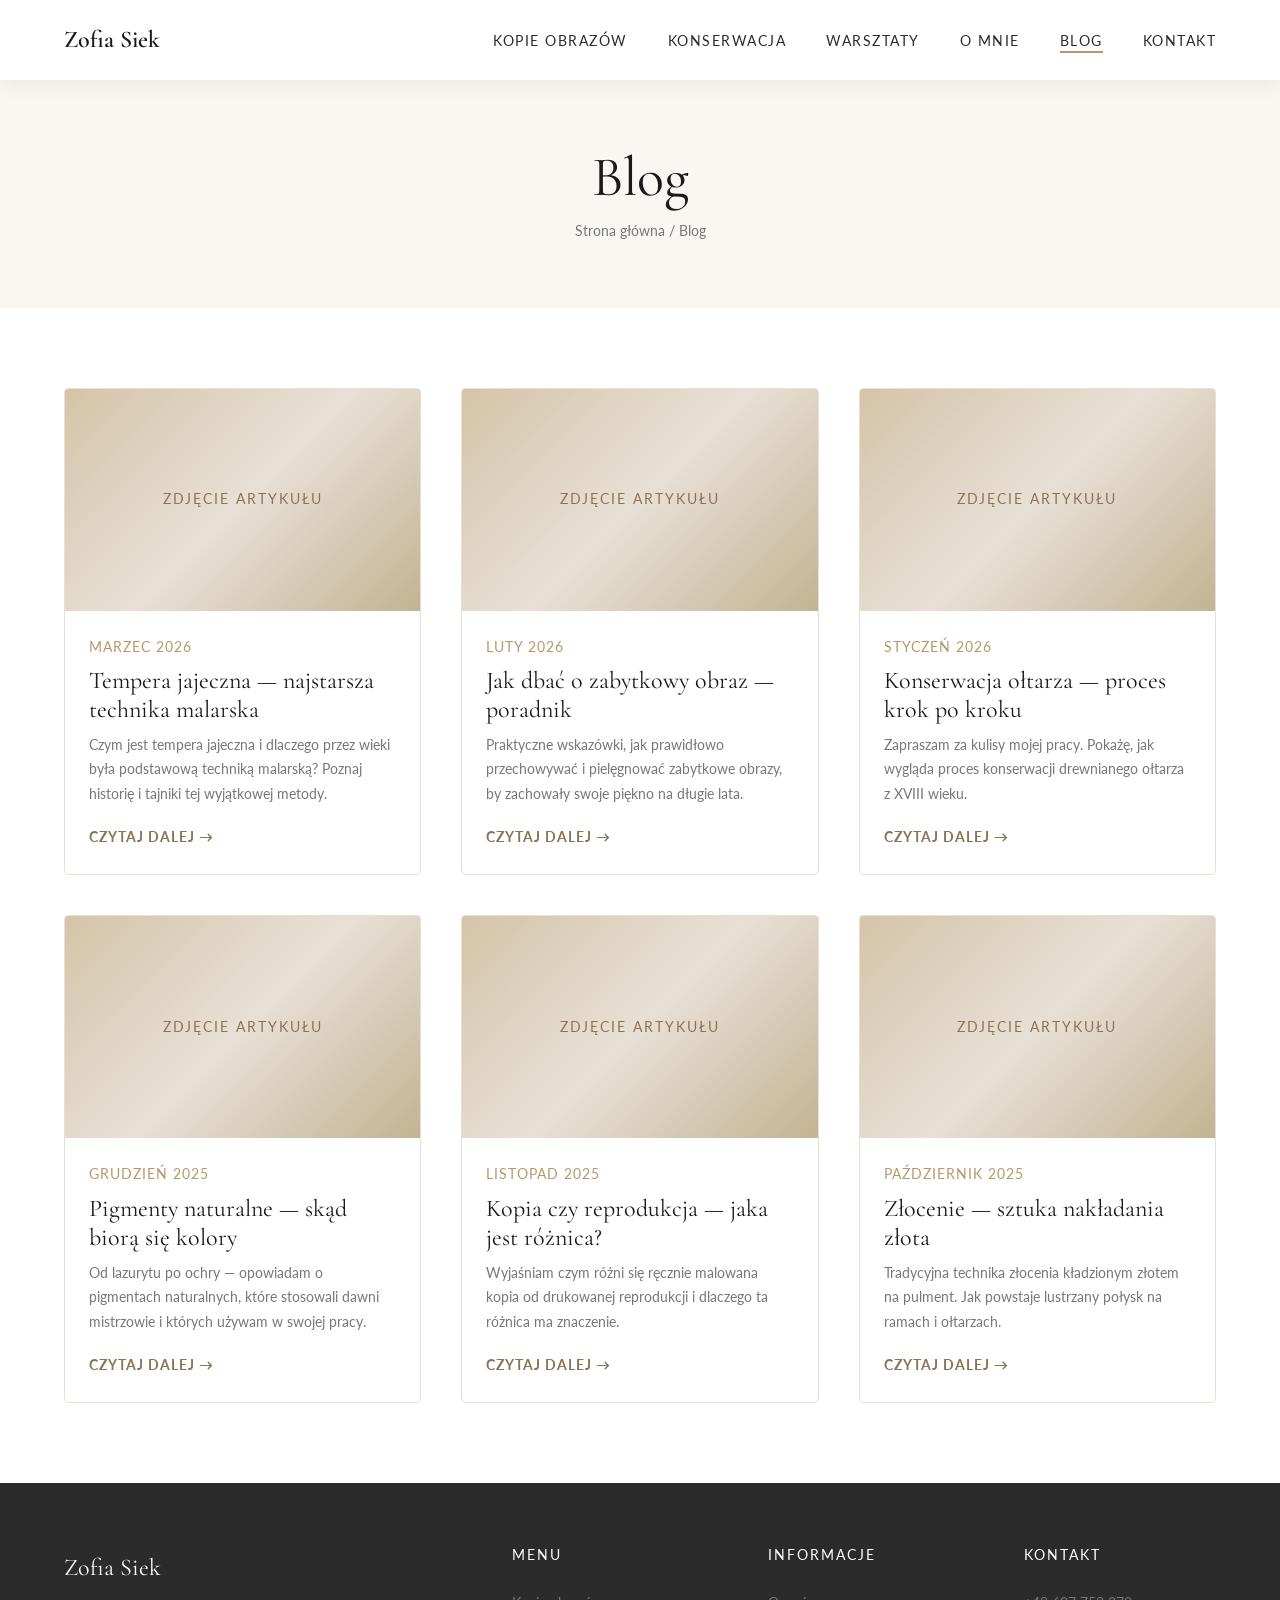
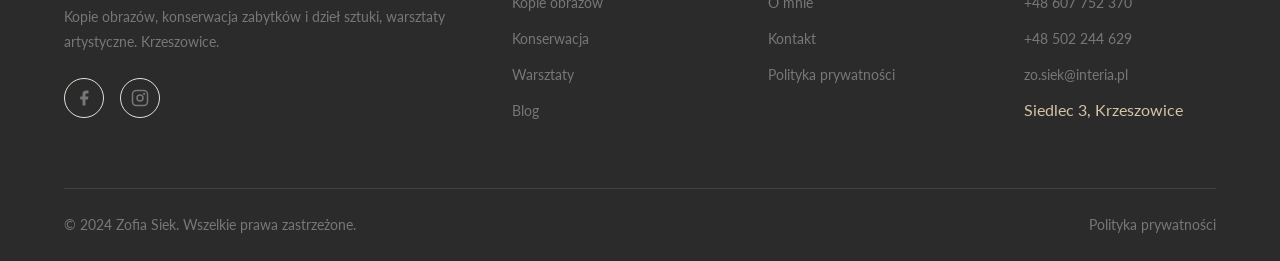
==== blog.html @ 7c72d8a6 "update" ====
<!DOCTYPE html>
<html lang="pl">
<head>
  <meta charset="UTF-8">
  <meta name="viewport" content="width=device-width, initial-scale=1.0">
  <title>Blog — Zofia Siek</title>
  <meta name="description" content="Artykuły o sztuce, konserwacji zabytków, technikach malarskich i inspiracjach artystycznych — Zofia Siek.">
  <meta name="robots" content="index, follow">
  <link rel="canonical" href="https://zofiasiek.pl/blog.html">

  <meta property="og:type" content="website">
  <meta property="og:title" content="Blog — Zofia Siek">
  <meta property="og:description" content="Artykuły o sztuce, konserwacji zabytków i technikach malarskich.">
  <meta property="og:url" content="https://zofiasiek.pl/blog.html">
  <meta property="og:locale" content="pl_PL">

  <link rel="preconnect" href="https://fonts.googleapis.com">
  <link rel="preconnect" href="https://fonts.gstatic.com" crossorigin>
  <link href="https://fonts.googleapis.com/css2?family=Cormorant+Garamond:ital,wght@0,400;0,500;0,600;1,400&family=Lato:wght@300;400;700&display=swap" rel="stylesheet">
  <link rel="stylesheet" href="css/style.css">

  <script type="application/ld+json">
  {
    "@context": "https://schema.org",
    "@type": "Blog",
    "name": "Blog — Zofia Siek",
    "url": "https://zofiasiek.pl/blog.html",
    "description": "Artykuły o sztuce, konserwacji zabytków i technikach malarskich",
    "author": {
      "@type": "Person",
      "name": "Zofia Siek"
    }
  }
  </script>
</head>
<body>

  <header class="header header--solid">
    <div class="header__inner">
      <a href="index.html" class="header__logo">Zofia Siek</a>
      <nav>
        <button class="nav__toggle" aria-label="Otwórz menu nawigacji"><span></span><span></span><span></span></button>
        <ul class="nav__list">
          <li><a href="kopie-obrazow.html" class="nav__link">Kopie obrazów</a></li>
          <li><a href="konserwacja.html" class="nav__link">Konserwacja</a></li>
          <li><a href="warsztaty.html" class="nav__link">Warsztaty</a></li>
          <li><a href="o-mnie.html" class="nav__link">O mnie</a></li>
          <li><a href="blog.html" class="nav__link nav__link--active">Blog</a></li>
          <li><a href="kontakt.html" class="nav__link">Kontakt</a></li>
        </ul>
      </nav>
    </div>
  </header>
  <div class="mobile-nav-overlay"></div>

  <section class="page-header">
    <div class="container">
      <h1 class="page-header__title">Blog</h1>
      <p class="page-header__breadcrumb"><a href="index.html">Strona główna</a> / Blog</p>
    </div>
  </section>

  <section class="section">
    <div class="container">
      <div class="grid grid--3">
        <article class="blog-card reveal">
          <div class="blog-card__image">
            <div class="img-placeholder">Zdjęcie artykułu</div>
          </div>
          <div class="blog-card__body">
            <p class="blog-card__date">Marzec 2026</p>
            <h2 class="blog-card__title"><a href="#">Tempera jajeczna — najstarsza technika malarska</a></h2>
            <p class="blog-card__excerpt">Czym jest tempera jajeczna i dlaczego przez wieki była podstawową techniką malarską? Poznaj historię i tajniki tej wyjątkowej metody.</p>
            <a href="#" class="blog-card__link">Czytaj dalej &rarr;</a>
          </div>
        </article>

        <article class="blog-card reveal">
          <div class="blog-card__image">
            <div class="img-placeholder">Zdjęcie artykułu</div>
          </div>
          <div class="blog-card__body">
            <p class="blog-card__date">Luty 2026</p>
            <h2 class="blog-card__title"><a href="#">Jak dbać o zabytkowy obraz — poradnik</a></h2>
            <p class="blog-card__excerpt">Praktyczne wskazówki, jak prawidłowo przechowywać i pielęgnować zabytkowe obrazy, by zachowały swoje piękno na długie lata.</p>
            <a href="#" class="blog-card__link">Czytaj dalej &rarr;</a>
          </div>
        </article>

        <article class="blog-card reveal">
          <div class="blog-card__image">
            <div class="img-placeholder">Zdjęcie artykułu</div>
          </div>
          <div class="blog-card__body">
            <p class="blog-card__date">Styczeń 2026</p>
            <h2 class="blog-card__title"><a href="#">Konserwacja ołtarza — proces krok po kroku</a></h2>
            <p class="blog-card__excerpt">Zapraszam za kulisy mojej pracy. Pokażę, jak wygląda proces konserwacji drewnianego ołtarza z XVIII wieku.</p>
            <a href="#" class="blog-card__link">Czytaj dalej &rarr;</a>
          </div>
        </article>

        <article class="blog-card reveal">
          <div class="blog-card__image">
            <div class="img-placeholder">Zdjęcie artykułu</div>
          </div>
          <div class="blog-card__body">
            <p class="blog-card__date">Grudzień 2025</p>
            <h2 class="blog-card__title"><a href="#">Pigmenty naturalne — skąd biorą się kolory</a></h2>
            <p class="blog-card__excerpt">Od lazurytu po ochry — opowiadam o pigmentach naturalnych, które stosowali dawni mistrzowie i których używam w swojej pracy.</p>
            <a href="#" class="blog-card__link">Czytaj dalej &rarr;</a>
          </div>
        </article>

        <article class="blog-card reveal">
          <div class="blog-card__image">
            <div class="img-placeholder">Zdjęcie artykułu</div>
          </div>
          <div class="blog-card__body">
            <p class="blog-card__date">Listopad 2025</p>
            <h2 class="blog-card__title"><a href="#">Kopia czy reprodukcja — jaka jest różnica?</a></h2>
            <p class="blog-card__excerpt">Wyjaśniam czym różni się ręcznie malowana kopia od drukowanej reprodukcji i dlaczego ta różnica ma znaczenie.</p>
            <a href="#" class="blog-card__link">Czytaj dalej &rarr;</a>
          </div>
        </article>

        <article class="blog-card reveal">
          <div class="blog-card__image">
            <div class="img-placeholder">Zdjęcie artykułu</div>
          </div>
          <div class="blog-card__body">
            <p class="blog-card__date">Październik 2025</p>
            <h2 class="blog-card__title"><a href="#">Złocenie — sztuka nakładania złota</a></h2>
            <p class="blog-card__excerpt">Tradycyjna technika złocenia kładzionym złotem na pulment. Jak powstaje lustrzany połysk na ramach i ołtarzach.</p>
            <a href="#" class="blog-card__link">Czytaj dalej &rarr;</a>
          </div>
        </article>
      </div>
    </div>
  </section>

  <footer class="footer">
    <div class="container">
      <div class="footer__grid">
        <div>
          <div class="footer__brand">Zofia Siek</div>
          <p class="footer__description">Kopie obrazów, konserwacja zabytków i dzieł sztuki, warsztaty artystyczne. Krzeszowice.</p>
          <div class="social-links">
            <a href="https://pl-pl.facebook.com/Zofia.siekart" target="_blank" rel="noopener noreferrer" aria-label="Facebook"><svg viewBox="0 0 24 24"><path d="M18 2h-3a5 5 0 00-5 5v3H7v4h3v8h4v-8h3l1-4h-4V7a1 1 0 011-1h3z"/></svg></a>
            <a href="https://www.instagram.com/zofia.siekart/" target="_blank" rel="noopener noreferrer" aria-label="Instagram"><svg viewBox="0 0 24 24"><rect x="2" y="2" width="20" height="20" rx="5" ry="5" fill="none" stroke="currentColor" stroke-width="2"/><circle cx="12" cy="12" r="4" fill="none" stroke="currentColor" stroke-width="2"/><circle cx="17.5" cy="6.5" r="1.5"/></svg></a>
          </div>
        </div>
        <div>
          <h4 class="footer__heading">Menu</h4>
          <ul class="footer__links">
            <li><a href="kopie-obrazow.html">Kopie obrazów</a></li>
            <li><a href="konserwacja.html">Konserwacja</a></li>
            <li><a href="warsztaty.html">Warsztaty</a></li>
            <li><a href="blog.html">Blog</a></li>
          </ul>
        </div>
        <div>
          <h4 class="footer__heading">Informacje</h4>
          <ul class="footer__links">
            <li><a href="o-mnie.html">O mnie</a></li>
            <li><a href="kontakt.html">Kontakt</a></li>
            <li><a href="polityka-prywatnosci.html">Polityka prywatności</a></li>
          </ul>
        </div>
        <div>
          <h4 class="footer__heading">Kontakt</h4>
          <ul class="footer__links">
            <li><a href="tel:+48607752370">+48 607 752 370</a></li>
            <li><a href="tel:+48502244629">+48 502 244 629</a></li>
            <li><a href="mailto:zo.siek@interia.pl">zo.siek@interia.pl</a></li>
            <li>Siedlec 3, Krzeszowice</li>
          </ul>
        </div>
      </div>
      <div class="footer__bottom">
        <span>&copy; 2024 Zofia Siek. Wszelkie prawa zastrzeżone.</span>
        <a href="polityka-prywatnosci.html">Polityka prywatności</a>
      </div>
    </div>
  </footer>

  <a href="tel:+48607752370" class="mobile-cta" aria-label="Zadzwoń"><svg viewBox="0 0 24 24"><path d="M22 16.92v3a2 2 0 01-2.18 2 19.79 19.79 0 01-8.63-3.07 19.5 19.5 0 01-6-6 19.79 19.79 0 01-3.07-8.67A2 2 0 014.11 2h3a2 2 0 012 1.72 12.84 12.84 0 00.7 2.81 2 2 0 01-.45 2.11L8.09 9.91a16 16 0 006 6l1.27-1.27a2 2 0 012.11-.45 12.84 12.84 0 002.81.7A2 2 0 0122 16.92z"/></svg></a>
  <button class="scroll-top" aria-label="Wróć na górę"><svg viewBox="0 0 24 24"><polyline points="18 15 12 9 6 15"/></svg></button>

  <script src="js/main.js"></script>
</body>
</html>
---- css/style.css ----
/* ============================================================
   Zofia Siek — Kopie obrazów, konserwacja, warsztaty
   Design system & styles
   ============================================================ */

/* ----- 1. Custom Properties ----- */
:root {
  /* Colors */
  --color-bg: #ffffff;
  --color-bg-warm: #faf7f2;
  --color-bg-dark: #2b2b2b;
  --color-text: #2b2b2b;
  --color-heading: #1a1a1a;
  --color-muted: #777777;
  --color-accent: #b8976a;
  --color-accent-dark: #8b7355;
  --color-accent-light: #d4c4a8;
  --color-border: #e8e0d6;
  --color-footer-text: #d4c4a8;
  --color-white: #ffffff;
  --color-overlay: rgba(20, 18, 15, 0.55);
  --color-success: #4a7c59;
  --color-error: #c0392b;

  /* Typography */
  --font-heading: 'Cormorant Garamond', 'Georgia', serif;
  --font-body: 'Lato', 'Segoe UI', sans-serif;
  --fs-base: 1rem;
  --fs-sm: 0.875rem;
  --fs-lg: 1.125rem;
  --fs-xl: 1.5rem;
  --fs-2xl: 2rem;
  --fs-3xl: 2.75rem;
  --fs-4xl: 3.5rem;
  --lh-body: 1.75;
  --lh-heading: 1.2;

  /* Spacing */
  --space-xs: 0.5rem;
  --space-sm: 1rem;
  --space-md: 1.5rem;
  --space-lg: 2.5rem;
  --space-xl: 4rem;
  --space-2xl: 6rem;
  --space-section: 5rem;

  /* Layout */
  --container-max: 1200px;
  --container-narrow: 800px;
  --header-height: 80px;
  --border-radius: 4px;

  /* Transitions */
  --transition: 0.3s ease;
  --transition-slow: 0.6s ease;
}

/* ----- 2. Reset & Base ----- */
*,
*::before,
*::after {
  margin: 0;
  padding: 0;
  box-sizing: border-box;
}

html {
  scroll-behavior: smooth;
  -webkit-text-size-adjust: 100%;
}

body {
  font-family: var(--font-body);
  font-size: var(--fs-base);
  line-height: var(--lh-body);
  color: var(--color-text);
  background-color: var(--color-bg);
  -webkit-font-smoothing: antialiased;
  -moz-osx-font-smoothing: grayscale;
}

img {
  max-width: 100%;
  height: auto;
  display: block;
}

a {
  color: var(--color-accent-dark);
  text-decoration: none;
  transition: color var(--transition);
}

a:hover {
  color: var(--color-accent);
}

ul, ol {
  list-style: none;
}

button {
  font-family: inherit;
  cursor: pointer;
  border: none;
  background: none;
}

/* ----- 3. Typography ----- */
h1, h2, h3, h4, h5, h6 {
  font-family: var(--font-heading);
  color: var(--color-heading);
  line-height: var(--lh-heading);
  font-weight: 400;
}

h1 { font-size: var(--fs-4xl); }
h2 { font-size: var(--fs-3xl); }
h3 { font-size: var(--fs-2xl); }
h4 { font-size: var(--fs-xl); }

p + p { margin-top: var(--space-sm); }

.section-subtitle {
  font-family: var(--font-body);
  font-size: var(--fs-sm);
  text-transform: uppercase;
  letter-spacing: 3px;
  color: var(--color-accent);
  margin-bottom: var(--space-xs);
}

.section-title {
  margin-bottom: var(--space-md);
}

.section-description {
  color: var(--color-muted);
  max-width: 600px;
  margin: 0 auto var(--space-xl);
}

/* ----- 4. Layout ----- */
.container {
  width: 100%;
  max-width: var(--container-max);
  margin: 0 auto;
  padding: 0 var(--space-md);
}

.container--narrow {
  max-width: var(--container-narrow);
}

.section {
  padding: var(--space-section) 0;
}

.section--warm {
  background-color: var(--color-bg-warm);
}

.section--dark {
  background-color: var(--color-bg-dark);
  color: var(--color-footer-text);
}

.section--dark h2,
.section--dark h3 {
  color: var(--color-white);
}

.text-center {
  text-align: center;
}

.grid {
  display: grid;
  gap: var(--space-lg);
}

.grid--2 { grid-template-columns: repeat(2, 1fr); }
.grid--3 { grid-template-columns: repeat(3, 1fr); }
.grid--4 { grid-template-columns: repeat(4, 1fr); }

/* ----- 5. Buttons ----- */
.btn {
  display: inline-block;
  padding: 0.875rem 2rem;
  font-family: var(--font-body);
  font-size: var(--fs-sm);
  font-weight: 700;
  text-transform: uppercase;
  letter-spacing: 2px;
  border-radius: var(--border-radius);
  transition: all var(--transition);
  text-align: center;
}

.btn--primary {
  background-color: var(--color-accent);
  color: var(--color-white);
}

.btn--primary:hover {
  background-color: var(--color-accent-dark);
  color: var(--color-white);
}

.btn--outline {
  border: 2px solid var(--color-accent);
  color: var(--color-accent);
  background: transparent;
}

.btn--outline:hover {
  background-color: var(--color-accent);
  color: var(--color-white);
}

.btn--white {
  border: 2px solid var(--color-white);
  color: var(--color-white);
  background: transparent;
}

.btn--white:hover {
  background-color: var(--color-white);
  color: var(--color-heading);
}

.btn--small {
  padding: 0.625rem 1.25rem;
  font-size: 0.75rem;
}

/* ----- 6. Header & Navigation ----- */
.header {
  position: fixed;
  top: 0;
  left: 0;
  width: 100%;
  height: var(--header-height);
  z-index: 1000;
  transition: all var(--transition);
}

.header--transparent {
  background: transparent;
}

.header--solid {
  background: var(--color-white);
  box-shadow: 0 2px 20px rgba(0, 0, 0, 0.08);
}

.header__inner {
  display: flex;
  align-items: center;
  justify-content: space-between;
  height: 100%;
  max-width: var(--container-max);
  margin: 0 auto;
  padding: 0 var(--space-md);
}

.header__logo {
  font-family: var(--font-heading);
  font-size: var(--fs-xl);
  font-weight: 600;
  color: var(--color-heading);
  transition: color var(--transition);
}

.header--transparent .header__logo {
  color: var(--color-white);
}

.header--solid .header__logo {
  color: var(--color-heading);
}

.nav__list {
  display: flex;
  align-items: center;
  gap: var(--space-lg);
}

.nav__link {
  font-size: var(--fs-sm);
  font-weight: 400;
  text-transform: uppercase;
  letter-spacing: 1.5px;
  position: relative;
  padding: 0.25rem 0;
}

.nav__link::after {
  content: '';
  position: absolute;
  bottom: 0;
  left: 0;
  width: 0;
  height: 2px;
  background-color: var(--color-accent);
  transition: width var(--transition);
}

.nav__link:hover::after,
.nav__link--active::after {
  width: 100%;
}

.header--transparent .nav__link {
  color: var(--color-white);
}

.header--solid .nav__link {
  color: var(--color-text);
}

/* Hamburger */
.nav__toggle {
  display: none;
  flex-direction: column;
  gap: 5px;
  width: 28px;
  padding: 0;
  z-index: 1001;
}

.nav__toggle span {
  display: block;
  width: 100%;
  height: 2px;
  background-color: var(--color-heading);
  transition: all var(--transition);
}

.header--transparent .nav__toggle span {
  background-color: var(--color-white);
}

.nav__toggle.active span:nth-child(1) {
  transform: rotate(45deg) translate(5px, 5px);
}

.nav__toggle.active span:nth-child(2) {
  opacity: 0;
}

.nav__toggle.active span:nth-child(3) {
  transform: rotate(-45deg) translate(5px, -5px);
}

/* ----- 7. Hero ----- */
.hero {
  position: relative;
  min-height: 100vh;
  display: flex;
  align-items: center;
  justify-content: center;
  text-align: center;
  color: var(--color-white);
  overflow: hidden;
}

.hero__bg {
  position: absolute;
  inset: 0;
  background-size: cover;
  background-position: center;
  background-color: #3a3228;
}

.hero__bg::after {
  content: '';
  position: absolute;
  inset: 0;
  background: var(--color-overlay);
}

.hero__content {
  position: relative;
  z-index: 1;
  max-width: 700px;
  padding: 0 var(--space-md);
}

.hero__subtitle {
  font-family: var(--font-body);
  font-size: var(--fs-sm);
  text-transform: uppercase;
  letter-spacing: 4px;
  margin-bottom: var(--space-sm);
  color: var(--color-accent-light);
}

.hero__title {
  font-size: var(--fs-4xl);
  color: var(--color-white);
  margin-bottom: var(--space-md);
  font-weight: 400;
}

.hero__description {
  font-size: var(--fs-lg);
  line-height: 1.8;
  margin-bottom: var(--space-xl);
  opacity: 0.9;
}

.hero__actions {
  display: flex;
  gap: var(--space-sm);
  justify-content: center;
  flex-wrap: wrap;
}

/* Page header (subpages) */
.page-header {
  padding: calc(var(--header-height) + var(--space-xl)) 0 var(--space-xl);
  background-color: var(--color-bg-warm);
  text-align: center;
}

.page-header__title {
  margin-bottom: var(--space-xs);
}

.page-header__breadcrumb {
  font-size: var(--fs-sm);
  color: var(--color-muted);
}

.page-header__breadcrumb a {
  color: var(--color-muted);
}

.page-header__breadcrumb a:hover {
  color: var(--color-accent);
}

/* ----- 8. Service Cards ----- */
.service-card {
  text-align: center;
  padding: var(--space-xl) var(--space-lg);
  background: var(--color-white);
  border: 1px solid var(--color-border);
  border-radius: var(--border-radius);
  transition: all var(--transition);
}

.service-card:hover {
  transform: translateY(-4px);
  box-shadow: 0 12px 40px rgba(0, 0, 0, 0.08);
}

.service-card__icon {
  width: 64px;
  height: 64px;
  margin: 0 auto var(--space-md);
  display: flex;
  align-items: center;
  justify-content: center;
  color: var(--color-accent);
}

.service-card__icon svg {
  width: 48px;
  height: 48px;
  stroke: currentColor;
  stroke-width: 1.5;
  fill: none;
}

.service-card__title {
  font-size: var(--fs-xl);
  margin-bottom: var(--space-sm);
}

.service-card__text {
  color: var(--color-muted);
  margin-bottom: var(--space-md);
}

/* ----- 9. Gallery ----- */
.gallery-grid {
  display: grid;
  grid-template-columns: repeat(3, 1fr);
  gap: var(--space-sm);
}

.gallery-item {
  position: relative;
  aspect-ratio: 4 / 5;
  overflow: hidden;
  border-radius: var(--border-radius);
  cursor: pointer;
}

.gallery-item img {
  width: 100%;
  height: 100%;
  object-fit: cover;
  transition: transform var(--transition-slow);
}

.gallery-item:hover img {
  transform: scale(1.05);
}

.gallery-item__overlay {
  position: absolute;
  inset: 0;
  background: linear-gradient(to top, rgba(0,0,0,0.7) 0%, transparent 60%);
  display: flex;
  flex-direction: column;
  justify-content: flex-end;
  padding: var(--space-md);
  opacity: 0;
  transition: opacity var(--transition);
}

.gallery-item:hover .gallery-item__overlay {
  opacity: 1;
}

.gallery-item__title {
  font-family: var(--font-heading);
  font-size: var(--fs-lg);
  color: var(--color-white);
  font-weight: 400;
}

.gallery-item__meta {
  font-size: var(--fs-sm);
  color: var(--color-accent-light);
}

/* Image placeholder */
.img-placeholder {
  width: 100%;
  height: 100%;
  background: linear-gradient(135deg, #d4c4a8 0%, #e8e0d6 50%, #c4b393 100%);
  display: flex;
  align-items: center;
  justify-content: center;
  color: var(--color-accent-dark);
  font-size: var(--fs-sm);
  text-transform: uppercase;
  letter-spacing: 2px;
}

/* ----- 10. About Teaser ----- */
.about-teaser {
  display: grid;
  grid-template-columns: 1fr 1fr;
  gap: var(--space-xl);
  align-items: center;
}

.about-teaser__image {
  aspect-ratio: 3 / 4;
  overflow: hidden;
  border-radius: var(--border-radius);
}

.about-teaser__image img {
  width: 100%;
  height: 100%;
  object-fit: cover;
}

.about-teaser__subtitle {
  font-family: var(--font-body);
  font-size: var(--fs-sm);
  text-transform: uppercase;
  letter-spacing: 3px;
  color: var(--color-accent);
  margin-bottom: var(--space-xs);
}

.about-teaser__title {
  margin-bottom: var(--space-md);
}

.about-teaser__text {
  color: var(--color-muted);
  margin-bottom: var(--space-lg);
}

/* ----- 11. Testimonials ----- */
.testimonial-card {
  padding: var(--space-xl);
  background: var(--color-white);
  border: 1px solid var(--color-border);
  border-radius: var(--border-radius);
  text-align: center;
}

.testimonial-card__quote {
  font-family: var(--font-heading);
  font-size: var(--fs-xl);
  font-style: italic;
  color: var(--color-heading);
  margin-bottom: var(--space-md);
  position: relative;
}

.testimonial-card__quote::before {
  content: '\201E';
  font-size: 3rem;
  color: var(--color-accent-light);
  display: block;
  line-height: 1;
  margin-bottom: var(--space-xs);
}

.testimonial-card__author {
  font-size: var(--fs-sm);
  color: var(--color-muted);
  text-transform: uppercase;
  letter-spacing: 1px;
}

/* ----- 12. FAQ ----- */
.faq-item {
  border-bottom: 1px solid var(--color-border);
}

.faq-item:first-child {
  border-top: 1px solid var(--color-border);
}

.faq-item__question {
  display: flex;
  align-items: center;
  justify-content: space-between;
  width: 100%;
  padding: var(--space-md) 0;
  font-family: var(--font-heading);
  font-size: var(--fs-xl);
  color: var(--color-heading);
  text-align: left;
  cursor: pointer;
}

.faq-item__icon {
  width: 20px;
  height: 20px;
  flex-shrink: 0;
  margin-left: var(--space-sm);
  transition: transform var(--transition);
  color: var(--color-accent);
}

.faq-item.active .faq-item__icon {
  transform: rotate(45deg);
}

.faq-item__answer {
  max-height: 0;
  overflow: hidden;
  transition: max-height var(--transition), padding var(--transition);
}

.faq-item.active .faq-item__answer {
  max-height: 500px;
  padding-bottom: var(--space-md);
}

.faq-item__answer p {
  color: var(--color-muted);
}

/* ----- 13. Blog Cards ----- */
.blog-card {
  background: var(--color-white);
  border: 1px solid var(--color-border);
  border-radius: var(--border-radius);
  overflow: hidden;
  transition: all var(--transition);
}

.blog-card:hover {
  transform: translateY(-4px);
  box-shadow: 0 12px 40px rgba(0, 0, 0, 0.08);
}

.blog-card__image {
  aspect-ratio: 16 / 10;
  overflow: hidden;
}

.blog-card__image img {
  width: 100%;
  height: 100%;
  object-fit: cover;
  transition: transform var(--transition-slow);
}

.blog-card:hover .blog-card__image img {
  transform: scale(1.05);
}

.blog-card__body {
  padding: var(--space-md);
}

.blog-card__date {
  font-size: var(--fs-sm);
  color: var(--color-accent);
  text-transform: uppercase;
  letter-spacing: 1px;
  margin-bottom: var(--space-xs);
}

.blog-card__title {
  font-size: var(--fs-xl);
  margin-bottom: var(--space-xs);
}

.blog-card__title a {
  color: var(--color-heading);
}

.blog-card__title a:hover {
  color: var(--color-accent);
}

.blog-card__excerpt {
  color: var(--color-muted);
  font-size: var(--fs-sm);
  margin-bottom: var(--space-sm);
}

.blog-card__link {
  font-size: var(--fs-sm);
  font-weight: 700;
  text-transform: uppercase;
  letter-spacing: 1px;
}

/* ----- 14. Contact ----- */
.contact-grid {
  display: grid;
  grid-template-columns: 1fr 1fr;
  gap: var(--space-xl);
}

.contact-info__item {
  display: flex;
  gap: var(--space-sm);
  margin-bottom: var(--space-lg);
}

.contact-info__icon {
  width: 24px;
  height: 24px;
  flex-shrink: 0;
  color: var(--color-accent);
  margin-top: 3px;
}

.contact-info__icon svg {
  width: 100%;
  height: 100%;
  stroke: currentColor;
  stroke-width: 1.5;
  fill: none;
}

.contact-info__label {
  font-size: var(--fs-sm);
  text-transform: uppercase;
  letter-spacing: 1px;
  color: var(--color-muted);
  margin-bottom: 2px;
}

.contact-info__value {
  color: var(--color-heading);
}

.contact-info__value a {
  color: var(--color-heading);
}

.contact-info__value a:hover {
  color: var(--color-accent);
}

.form__group {
  margin-bottom: var(--space-md);
}

.form__label {
  display: block;
  font-size: var(--fs-sm);
  text-transform: uppercase;
  letter-spacing: 1px;
  color: var(--color-muted);
  margin-bottom: var(--space-xs);
}

.form__input,
.form__textarea {
  width: 100%;
  padding: 0.875rem var(--space-sm);
  font-family: var(--font-body);
  font-size: var(--fs-base);
  color: var(--color-text);
  background: var(--color-bg);
  border: 1px solid var(--color-border);
  border-radius: var(--border-radius);
  transition: border-color var(--transition);
}

.form__input:focus,
.form__textarea:focus {
  outline: none;
  border-color: var(--color-accent);
}

.form__textarea {
  resize: vertical;
  min-height: 150px;
}

.form__consent {
  display: flex;
  gap: var(--space-xs);
  align-items: flex-start;
  font-size: var(--fs-sm);
  color: var(--color-muted);
}

.form__consent input[type="checkbox"] {
  margin-top: 4px;
  accent-color: var(--color-accent);
}

/* Social links */
.social-links {
  display: flex;
  gap: var(--space-sm);
}

.social-links a {
  display: flex;
  align-items: center;
  justify-content: center;
  width: 40px;
  height: 40px;
  border: 1px solid var(--color-border);
  border-radius: 50%;
  color: var(--color-muted);
  transition: all var(--transition);
}

.social-links a:hover {
  background-color: var(--color-accent);
  border-color: var(--color-accent);
  color: var(--color-white);
}

.social-links a svg {
  width: 18px;
  height: 18px;
  fill: currentColor;
}

/* ----- 15. CTA Section ----- */
.cta {
  text-align: center;
  padding: var(--space-2xl) 0;
}

.cta__title {
  color: var(--color-white);
  margin-bottom: var(--space-sm);
}

.cta__text {
  color: var(--color-accent-light);
  margin-bottom: var(--space-lg);
  max-width: 500px;
  margin-left: auto;
  margin-right: auto;
}

/* ----- 16. Footer ----- */
.footer {
  background-color: var(--color-bg-dark);
  color: var(--color-footer-text);
  padding: var(--space-xl) 0 var(--space-md);
}

.footer__grid {
  display: grid;
  grid-template-columns: 2fr 1fr 1fr 1fr;
  gap: var(--space-xl);
  margin-bottom: var(--space-xl);
}

.footer__brand {
  font-family: var(--font-heading);
  font-size: var(--fs-xl);
  color: var(--color-white);
  margin-bottom: var(--space-sm);
}

.footer__description {
  font-size: var(--fs-sm);
  color: var(--color-muted);
  margin-bottom: var(--space-md);
}

.footer__heading {
  font-family: var(--font-body);
  font-size: var(--fs-sm);
  text-transform: uppercase;
  letter-spacing: 2px;
  color: var(--color-white);
  margin-bottom: var(--space-md);
}

.footer__links li + li {
  margin-top: var(--space-xs);
}

.footer__links a {
  font-size: var(--fs-sm);
  color: var(--color-muted);
}

.footer__links a:hover {
  color: var(--color-accent);
}

.footer__bottom {
  border-top: 1px solid rgba(255, 255, 255, 0.1);
  padding-top: var(--space-md);
  display: flex;
  justify-content: space-between;
  align-items: center;
  font-size: var(--fs-sm);
  color: var(--color-muted);
}

.footer__bottom a {
  color: var(--color-muted);
}

.footer__bottom a:hover {
  color: var(--color-accent);
}

/* ----- 17. Cookie Consent ----- */
.cookie-banner {
  position: fixed;
  bottom: 0;
  left: 0;
  width: 100%;
  background: var(--color-bg-dark);
  color: var(--color-footer-text);
  padding: var(--space-md) 0;
  z-index: 9999;
  transform: translateY(100%);
  transition: transform var(--transition);
}

.cookie-banner.visible {
  transform: translateY(0);
}

.cookie-banner__inner {
  display: flex;
  align-items: center;
  justify-content: space-between;
  gap: var(--space-md);
  max-width: var(--container-max);
  margin: 0 auto;
  padding: 0 var(--space-md);
}

.cookie-banner__text {
  font-size: var(--fs-sm);
}

.cookie-banner__text a {
  color: var(--color-accent-light);
  text-decoration: underline;
}

.cookie-banner__actions {
  display: flex;
  gap: var(--space-xs);
  flex-shrink: 0;
}

/* ----- 18. Mobile Phone Button ----- */
.mobile-cta {
  display: none;
  position: fixed;
  bottom: var(--space-md);
  right: var(--space-md);
  width: 56px;
  height: 56px;
  background-color: var(--color-accent);
  color: var(--color-white);
  border-radius: 50%;
  align-items: center;
  justify-content: center;
  box-shadow: 0 4px 20px rgba(0, 0, 0, 0.2);
  z-index: 998;
  transition: all var(--transition);
}

.mobile-cta:hover {
  background-color: var(--color-accent-dark);
  color: var(--color-white);
  transform: scale(1.1);
}

.mobile-cta svg {
  width: 24px;
  height: 24px;
  fill: currentColor;
}

/* ----- 19. Scroll to Top ----- */
.scroll-top {
  position: fixed;
  bottom: var(--space-md);
  right: var(--space-md);
  width: 44px;
  height: 44px;
  background-color: var(--color-accent);
  color: var(--color-white);
  border-radius: 50%;
  display: flex;
  align-items: center;
  justify-content: center;
  opacity: 0;
  visibility: hidden;
  transition: all var(--transition);
  z-index: 997;
}

.scroll-top.visible {
  opacity: 1;
  visibility: visible;
}

.scroll-top:hover {
  background-color: var(--color-accent-dark);
  color: var(--color-white);
  transform: translateY(-3px);
}

.scroll-top svg {
  width: 20px;
  height: 20px;
  stroke: currentColor;
  stroke-width: 2;
  fill: none;
}

/* ----- 20. Animations ----- */
.reveal {
  opacity: 0;
  transform: translateY(30px);
  transition: opacity var(--transition-slow), transform var(--transition-slow);
}

.reveal.visible {
  opacity: 1;
  transform: translateY(0);
}

/* ----- 21. About Page ----- */
.about-content {
  display: grid;
  grid-template-columns: 1fr 1fr;
  gap: var(--space-xl);
  align-items: start;
}

.about-image {
  aspect-ratio: 3 / 4;
  overflow: hidden;
  border-radius: var(--border-radius);
  position: sticky;
  top: calc(var(--header-height) + var(--space-md));
}

.about-image img {
  width: 100%;
  height: 100%;
  object-fit: cover;
}

.about-text h3 {
  margin-top: var(--space-lg);
  margin-bottom: var(--space-sm);
}

.about-text h3:first-child {
  margin-top: 0;
}

.about-text p {
  color: var(--color-muted);
}

.about-stats {
  display: grid;
  grid-template-columns: repeat(3, 1fr);
  gap: var(--space-md);
  margin-top: var(--space-xl);
  padding-top: var(--space-xl);
  border-top: 1px solid var(--color-border);
}

.about-stat {
  text-align: center;
}

.about-stat__number {
  font-family: var(--font-heading);
  font-size: var(--fs-3xl);
  color: var(--color-accent);
}

.about-stat__label {
  font-size: var(--fs-sm);
  color: var(--color-muted);
  text-transform: uppercase;
  letter-spacing: 1px;
}

/* ----- 22. Workshop Cards ----- */
.workshop-card {
  display: grid;
  grid-template-columns: 1fr 1fr;
  gap: var(--space-xl);
  align-items: center;
  padding: var(--space-xl) 0;
  border-bottom: 1px solid var(--color-border);
}

.workshop-card:nth-child(even) {
  direction: rtl;
}

.workshop-card:nth-child(even) > * {
  direction: ltr;
}

.workshop-card__image {
  aspect-ratio: 4 / 3;
  overflow: hidden;
  border-radius: var(--border-radius);
}

.workshop-card__image img {
  width: 100%;
  height: 100%;
  object-fit: cover;
}

.workshop-card__title {
  margin-bottom: var(--space-sm);
}

.workshop-card__text {
  color: var(--color-muted);
  margin-bottom: var(--space-md);
}

.workshop-card__details {
  font-size: var(--fs-sm);
  color: var(--color-muted);
  margin-bottom: var(--space-md);
}

.workshop-card__details dt {
  font-weight: 700;
  color: var(--color-heading);
  display: inline;
}

.workshop-card__details dt::after {
  content: ': ';
}

.workshop-card__details dd {
  display: inline;
  margin-bottom: var(--space-xs);
}

.workshop-card__details dd::after {
  content: '';
  display: block;
}

/* ----- 23. Map ----- */
.map-container {
  width: 100%;
  height: 400px;
  border-radius: var(--border-radius);
  overflow: hidden;
  border: 1px solid var(--color-border);
  margin-top: var(--space-xl);
}

.map-container iframe {
  width: 100%;
  height: 100%;
  border: 0;
}

/* ----- 24. Media Queries ----- */
@media (max-width: 1024px) {
  :root {
    --fs-4xl: 2.75rem;
    --fs-3xl: 2.25rem;
  }

  .grid--4 {
    grid-template-columns: repeat(2, 1fr);
  }

  .footer__grid {
    grid-template-columns: 1fr 1fr;
  }
}

@media (max-width: 768px) {
  :root {
    --fs-4xl: 2.25rem;
    --fs-3xl: 1.875rem;
    --fs-2xl: 1.5rem;
    --space-section: 3.5rem;
  }

  /* Mobile nav */
  .nav__toggle {
    display: flex;
  }

  .nav__list {
    position: fixed;
    top: 0;
    right: 0;
    width: 300px;
    height: 100vh;
    background: var(--color-white);
    flex-direction: column;
    align-items: flex-start;
    justify-content: center;
    padding: var(--space-xl);
    gap: var(--space-md);
    transform: translateX(100%);
    transition: transform var(--transition);
    box-shadow: -5px 0 30px rgba(0, 0, 0, 0.1);
  }

  .nav__list.open {
    transform: translateX(0);
  }

  .nav__list.open .nav__link {
    color: var(--color-text);
  }

  .mobile-nav-overlay {
    display: none;
    position: fixed;
    inset: 0;
    background: rgba(0, 0, 0, 0.4);
    z-index: 999;
  }

  .mobile-nav-overlay.visible {
    display: block;
  }

  /* Grids */
  .grid--2,
  .grid--3 {
    grid-template-columns: 1fr;
  }

  .gallery-grid {
    grid-template-columns: repeat(2, 1fr);
  }

  .about-teaser,
  .contact-grid,
  .about-content {
    grid-template-columns: 1fr;
  }

  .workshop-card {
    grid-template-columns: 1fr;
  }

  .workshop-card:nth-child(even) {
    direction: ltr;
  }

  /* Footer */
  .footer__grid {
    grid-template-columns: 1fr;
  }

  .footer__bottom {
    flex-direction: column;
    gap: var(--space-xs);
    text-align: center;
  }

  /* Cookie banner */
  .cookie-banner__inner {
    flex-direction: column;
    text-align: center;
  }

  /* Mobile CTA */
  .mobile-cta {
    display: flex;
  }

  .scroll-top {
    bottom: calc(var(--space-md) + 64px);
  }

  /* About image */
  .about-image {
    position: static;
    max-height: 400px;
  }
}

@media (max-width: 480px) {
  .gallery-grid {
    grid-template-columns: 1fr;
  }

  .about-stats {
    grid-template-columns: 1fr;
    gap: var(--space-sm);
  }

  .hero__actions {
    flex-direction: column;
    align-items: center;
  }
}
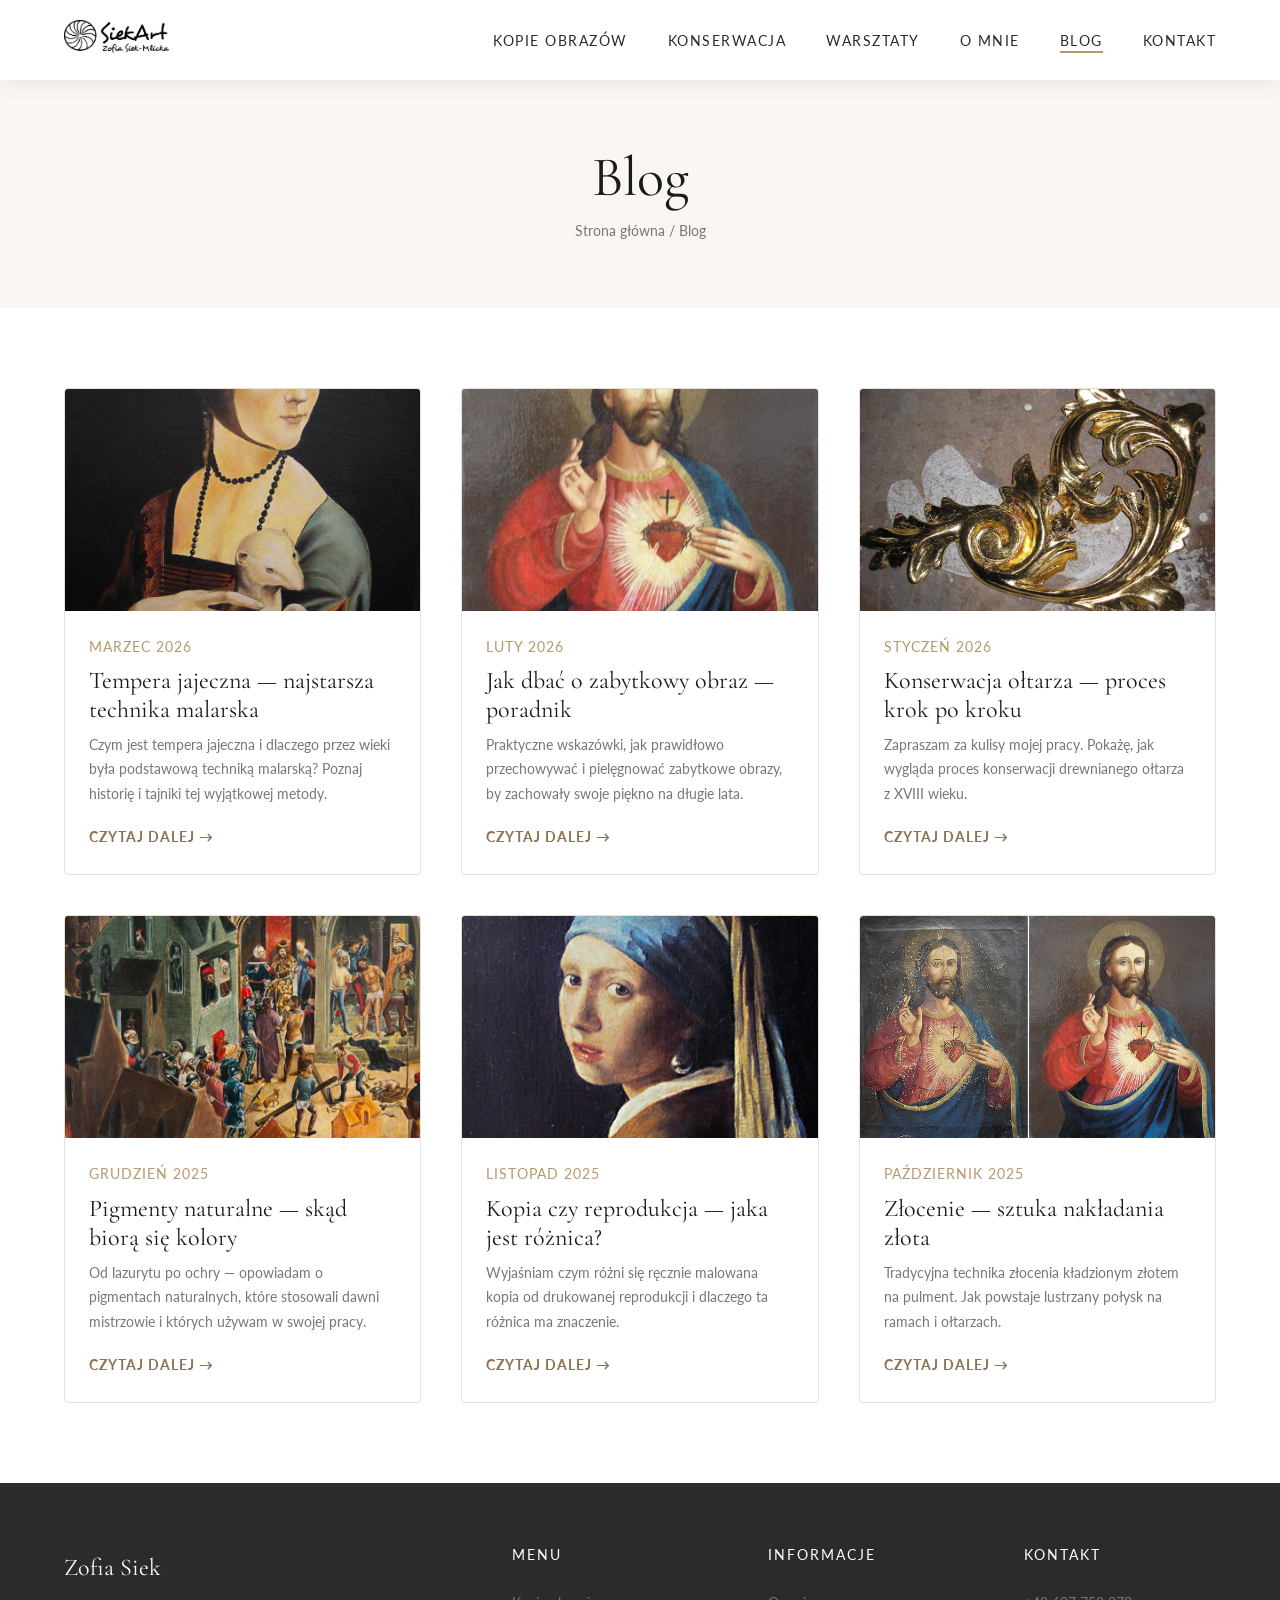
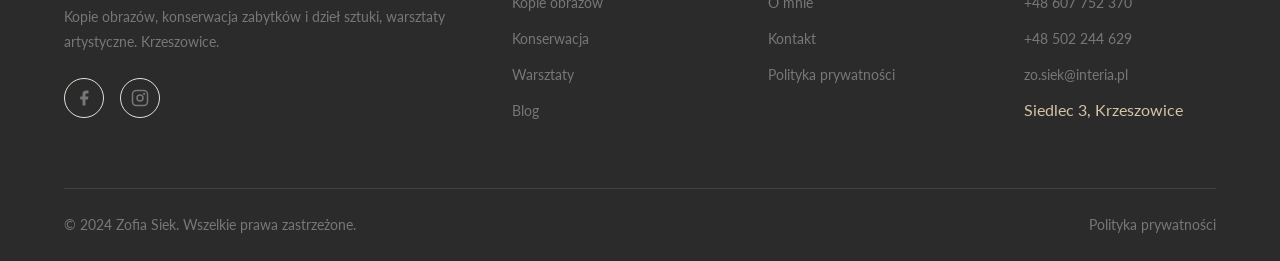
==== commit ecc5bcfe: "update" ====
--- a/blog.html
+++ b/blog.html
@@ -37,7 +37,7 @@
 
   <header class="header header--solid">
     <div class="header__inner">
-      <a href="index.html" class="header__logo">Zofia Siek</a>
+      <a href="index.html" class="header__logo"><img src="img/logo.png" alt="Zofia Siek"></a>
       <nav>
         <button class="nav__toggle" aria-label="Otwórz menu nawigacji"><span></span><span></span><span></span></button>
         <ul class="nav__list">
@@ -65,7 +65,7 @@
       <div class="grid grid--3">
         <article class="blog-card reveal">
           <div class="blog-card__image">
-            <div class="img-placeholder">Zdjęcie artykułu</div>
+            <img src="img/galeria-kopia-1.jpg" alt="Tempera jajeczna" loading="lazy">
           </div>
           <div class="blog-card__body">
             <p class="blog-card__date">Marzec 2026</p>
@@ -77,7 +77,7 @@
 
         <article class="blog-card reveal">
           <div class="blog-card__image">
-            <div class="img-placeholder">Zdjęcie artykułu</div>
+            <img src="img/konserwacja-serce-po.jpg" alt="Zabytkowy obraz po konserwacji" loading="lazy">
           </div>
           <div class="blog-card__body">
             <p class="blog-card__date">Luty 2026</p>
@@ -89,7 +89,7 @@
 
         <article class="blog-card reveal">
           <div class="blog-card__image">
-            <div class="img-placeholder">Zdjęcie artykułu</div>
+            <img src="img/realizacje-zlocenia.jpg" alt="Konserwacja ołtarza" loading="lazy">
           </div>
           <div class="blog-card__body">
             <p class="blog-card__date">Styczeń 2026</p>
@@ -101,7 +101,7 @@
 
         <article class="blog-card reveal">
           <div class="blog-card__image">
-            <div class="img-placeholder">Zdjęcie artykułu</div>
+            <img src="img/galeria-memling-3.jpg" alt="Pigmenty naturalne" loading="lazy">
           </div>
           <div class="blog-card__body">
             <p class="blog-card__date">Grudzień 2025</p>
@@ -113,7 +113,7 @@
 
         <article class="blog-card reveal">
           <div class="blog-card__image">
-            <div class="img-placeholder">Zdjęcie artykułu</div>
+            <img src="img/galeria-vermeer.jpg" alt="Kopia a reprodukcja" loading="lazy">
           </div>
           <div class="blog-card__body">
             <p class="blog-card__date">Listopad 2025</p>
@@ -125,7 +125,7 @@
 
         <article class="blog-card reveal">
           <div class="blog-card__image">
-            <div class="img-placeholder">Zdjęcie artykułu</div>
+            <img src="img/realizacje-chrystus.jpg" alt="Złocenie — technika" loading="lazy">
           </div>
           <div class="blog-card__body">
             <p class="blog-card__date">Październik 2025</p>
--- a/css/style.css
+++ b/css/style.css
@@ -270,6 +270,13 @@
   font-weight: 600;
   color: var(--color-heading);
   transition: color var(--transition);
+  display: flex;
+  align-items: center;
+}
+
+.header__logo img {
+  height: 40px;
+  width: auto;
 }
 
 .header--transparent .header__logo {
@@ -489,6 +496,10 @@
   display: grid;
   grid-template-columns: repeat(3, 1fr);
   gap: var(--space-sm);
+}
+
+.gallery-grid--2 {
+  grid-template-columns: repeat(2, 1fr);
 }
 
 .gallery-item {
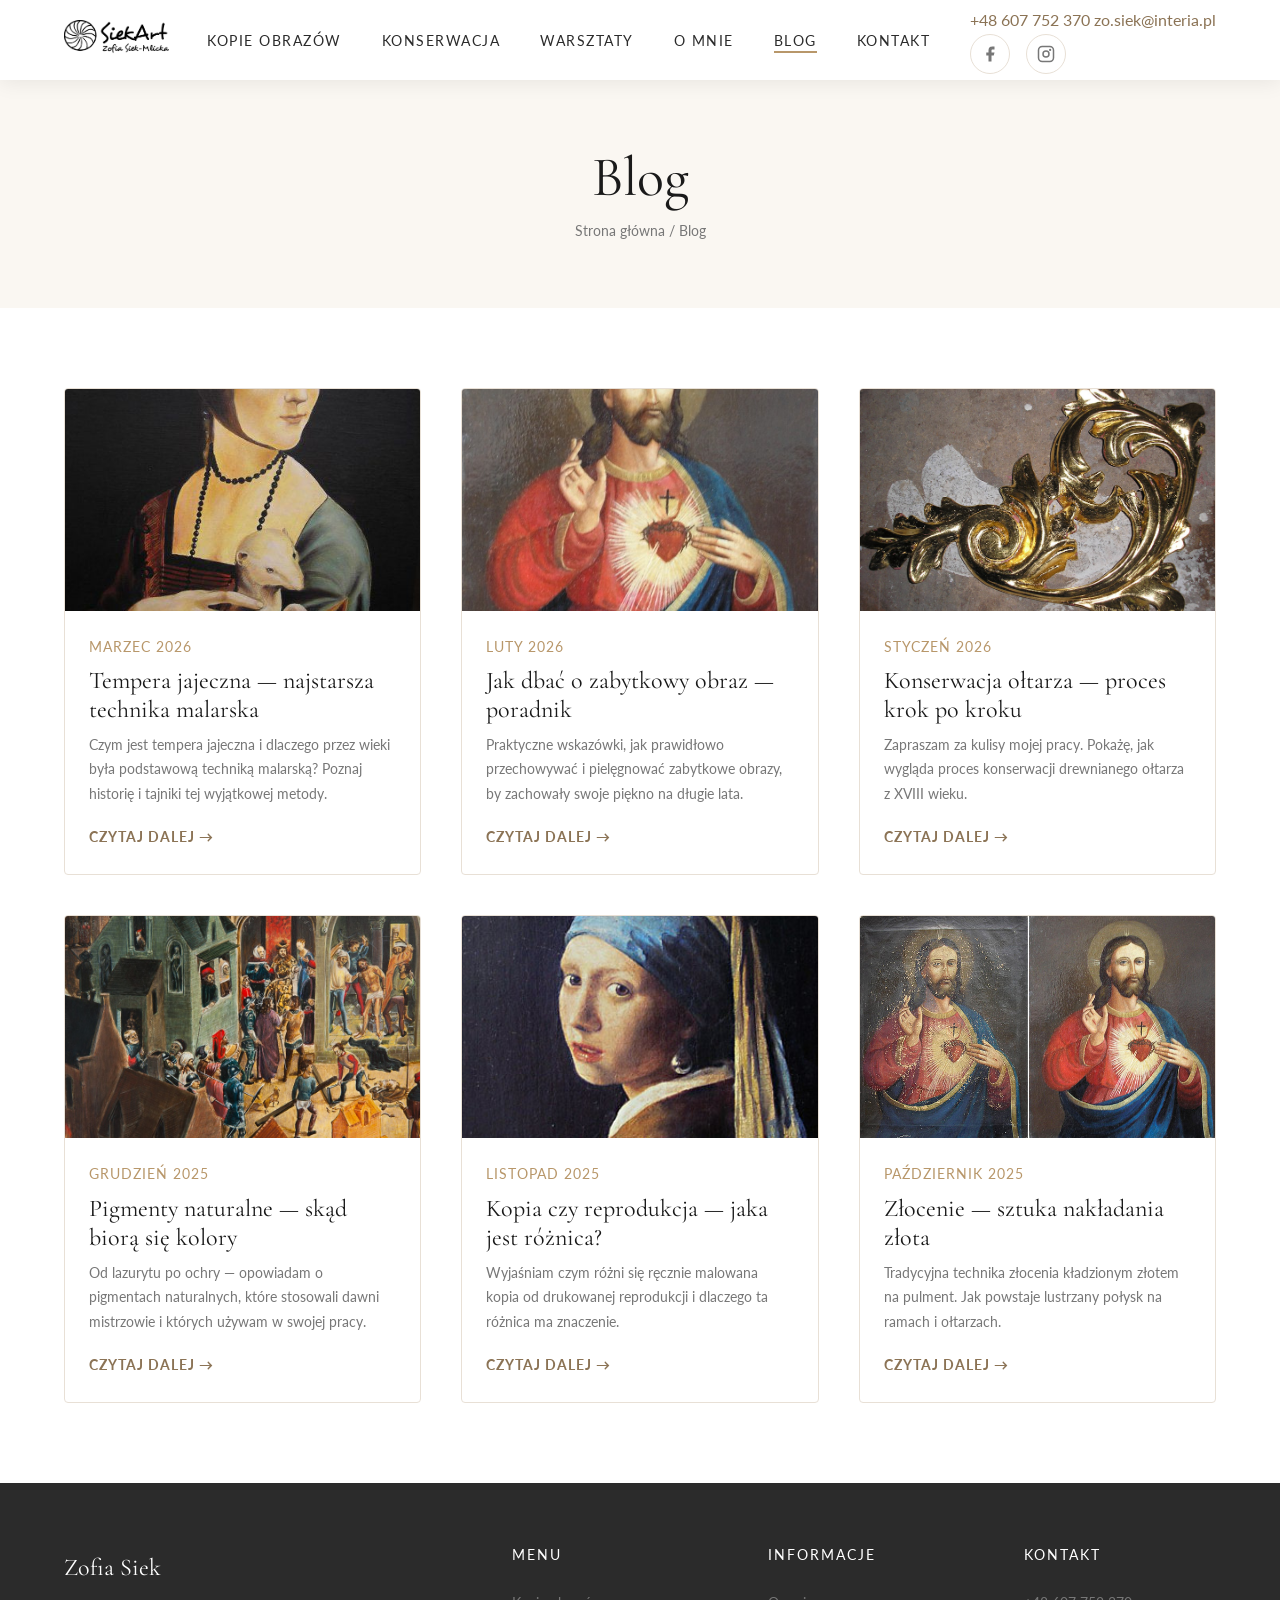
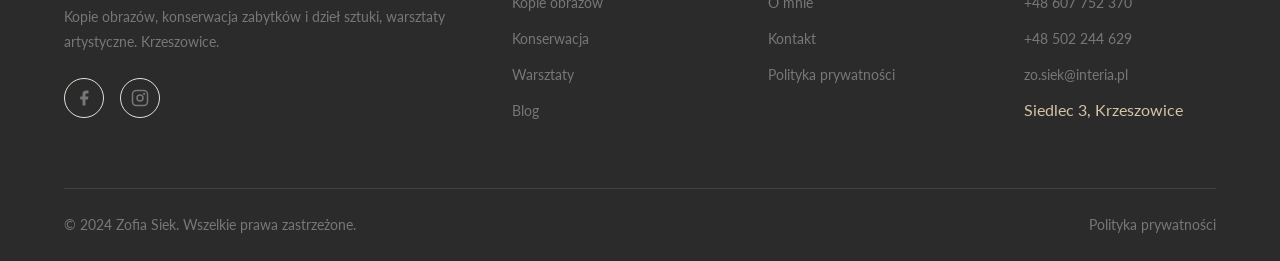
==== commit 2958b0ea: "update" ====
--- a/blog.html
+++ b/blog.html
@@ -47,6 +47,16 @@
           <li><a href="o-mnie.html" class="nav__link">O mnie</a></li>
           <li><a href="blog.html" class="nav__link nav__link--active">Blog</a></li>
           <li><a href="kontakt.html" class="nav__link">Kontakt</a></li>
+                  <li class="nav__footer">
+            <div class="nav__footer-contact">
+              <a href="tel:+48607752370">+48 607 752 370</a>
+              <a href="mailto:zo.siek@interia.pl">zo.siek@interia.pl</a>
+            </div>
+            <div class="social-links">
+              <a href="https://pl-pl.facebook.com/Zofia.siekart" target="_blank" rel="noopener noreferrer" aria-label="Facebook"><svg viewBox="0 0 24 24"><path d="M18 2h-3a5 5 0 00-5 5v3H7v4h3v8h4v-8h3l1-4h-4V7a1 1 0 011-1h3z"/></svg></a>
+              <a href="https://www.instagram.com/zofia.siekart/" target="_blank" rel="noopener noreferrer" aria-label="Instagram"><svg viewBox="0 0 24 24"><rect x="2" y="2" width="20" height="20" rx="5" ry="5" fill="none" stroke="currentColor" stroke-width="2"/><circle cx="12" cy="12" r="4" fill="none" stroke="currentColor" stroke-width="2"/><circle cx="17.5" cy="6.5" r="1.5"/></svg></a>
+            </div>
+          </li>
         </ul>
       </nav>
     </div>
@@ -69,9 +79,9 @@
           </div>
           <div class="blog-card__body">
             <p class="blog-card__date">Marzec 2026</p>
-            <h2 class="blog-card__title"><a href="#">Tempera jajeczna — najstarsza technika malarska</a></h2>
+            <h2 class="blog-card__title"><a href="blog/tempera-jajeczna.html">Tempera jajeczna — najstarsza technika malarska</a></h2>
             <p class="blog-card__excerpt">Czym jest tempera jajeczna i dlaczego przez wieki była podstawową techniką malarską? Poznaj historię i tajniki tej wyjątkowej metody.</p>
-            <a href="#" class="blog-card__link">Czytaj dalej &rarr;</a>
+            <a href="blog/tempera-jajeczna.html" class="blog-card__link">Czytaj dalej &rarr;</a>
           </div>
         </article>
 
@@ -81,9 +91,9 @@
           </div>
           <div class="blog-card__body">
             <p class="blog-card__date">Luty 2026</p>
-            <h2 class="blog-card__title"><a href="#">Jak dbać o zabytkowy obraz — poradnik</a></h2>
+            <h2 class="blog-card__title"><a href="blog/jak-dbac-o-obraz.html">Jak dbać o zabytkowy obraz — poradnik</a></h2>
             <p class="blog-card__excerpt">Praktyczne wskazówki, jak prawidłowo przechowywać i pielęgnować zabytkowe obrazy, by zachowały swoje piękno na długie lata.</p>
-            <a href="#" class="blog-card__link">Czytaj dalej &rarr;</a>
+            <a href="blog/jak-dbac-o-obraz.html" class="blog-card__link">Czytaj dalej &rarr;</a>
           </div>
         </article>
 
@@ -93,9 +103,9 @@
           </div>
           <div class="blog-card__body">
             <p class="blog-card__date">Styczeń 2026</p>
-            <h2 class="blog-card__title"><a href="#">Konserwacja ołtarza — proces krok po kroku</a></h2>
+            <h2 class="blog-card__title"><a href="blog/konserwacja-oltarza.html">Konserwacja ołtarza — proces krok po kroku</a></h2>
             <p class="blog-card__excerpt">Zapraszam za kulisy mojej pracy. Pokażę, jak wygląda proces konserwacji drewnianego ołtarza z XVIII wieku.</p>
-            <a href="#" class="blog-card__link">Czytaj dalej &rarr;</a>
+            <a href="blog/konserwacja-oltarza.html" class="blog-card__link">Czytaj dalej &rarr;</a>
           </div>
         </article>
 
@@ -105,9 +115,9 @@
           </div>
           <div class="blog-card__body">
             <p class="blog-card__date">Grudzień 2025</p>
-            <h2 class="blog-card__title"><a href="#">Pigmenty naturalne — skąd biorą się kolory</a></h2>
+            <h2 class="blog-card__title"><a href="blog/pigmenty-naturalne.html">Pigmenty naturalne — skąd biorą się kolory</a></h2>
             <p class="blog-card__excerpt">Od lazurytu po ochry — opowiadam o pigmentach naturalnych, które stosowali dawni mistrzowie i których używam w swojej pracy.</p>
-            <a href="#" class="blog-card__link">Czytaj dalej &rarr;</a>
+            <a href="blog/pigmenty-naturalne.html" class="blog-card__link">Czytaj dalej &rarr;</a>
           </div>
         </article>
 
@@ -117,9 +127,9 @@
           </div>
           <div class="blog-card__body">
             <p class="blog-card__date">Listopad 2025</p>
-            <h2 class="blog-card__title"><a href="#">Kopia czy reprodukcja — jaka jest różnica?</a></h2>
+            <h2 class="blog-card__title"><a href="blog/kopia-czy-reprodukcja.html">Kopia czy reprodukcja — jaka jest różnica?</a></h2>
             <p class="blog-card__excerpt">Wyjaśniam czym różni się ręcznie malowana kopia od drukowanej reprodukcji i dlaczego ta różnica ma znaczenie.</p>
-            <a href="#" class="blog-card__link">Czytaj dalej &rarr;</a>
+            <a href="blog/kopia-czy-reprodukcja.html" class="blog-card__link">Czytaj dalej &rarr;</a>
           </div>
         </article>
 
@@ -129,9 +139,9 @@
           </div>
           <div class="blog-card__body">
             <p class="blog-card__date">Październik 2025</p>
-            <h2 class="blog-card__title"><a href="#">Złocenie — sztuka nakładania złota</a></h2>
+            <h2 class="blog-card__title"><a href="blog/zlocenie.html">Złocenie — sztuka nakładania złota</a></h2>
             <p class="blog-card__excerpt">Tradycyjna technika złocenia kładzionym złotem na pulment. Jak powstaje lustrzany połysk na ramach i ołtarzach.</p>
-            <a href="#" class="blog-card__link">Czytaj dalej &rarr;</a>
+            <a href="blog/zlocenie.html" class="blog-card__link">Czytaj dalej &rarr;</a>
           </div>
         </article>
       </div>
--- a/css/style.css
+++ b/css/style.css
@@ -318,6 +318,10 @@
   width: 100%;
 }
 
+.header--transparent .header__logo img {
+  filter: brightness(0) invert(1);
+}
+
 .header--transparent .nav__link {
   color: var(--color-white);
 }
@@ -400,7 +404,8 @@
   text-transform: uppercase;
   letter-spacing: 4px;
   margin-bottom: var(--space-sm);
-  color: var(--color-accent-light);
+  color: var(--color-white);
+  text-shadow: 0 2px 12px rgba(0, 0, 0, 0.6);
 }
 
 .hero__title {
@@ -1262,21 +1267,27 @@
     display: flex;
   }
 
+  .nav__toggle.active span {
+    background-color: var(--color-heading);
+  }
+
   .nav__list {
     position: fixed;
     top: 0;
     right: 0;
-    width: 300px;
+    width: 320px;
+    max-width: 85vw;
     height: 100vh;
-    background: var(--color-white);
+    background: var(--color-bg-warm);
     flex-direction: column;
-    align-items: flex-start;
-    justify-content: center;
-    padding: var(--space-xl);
-    gap: var(--space-md);
+    align-items: stretch;
+    justify-content: flex-start;
+    padding: calc(var(--header-height) + var(--space-lg)) var(--space-lg) var(--space-lg);
+    gap: 0;
     transform: translateX(100%);
     transition: transform var(--transition);
-    box-shadow: -5px 0 30px rgba(0, 0, 0, 0.1);
+    box-shadow: -10px 0 40px rgba(0, 0, 0, 0.15);
+    overflow-y: auto;
   }
 
   .nav__list.open {
@@ -1285,6 +1296,57 @@
 
   .nav__list.open .nav__link {
     color: var(--color-text);
+  }
+
+  .nav__list li {
+    border-bottom: 1px solid var(--color-border);
+  }
+
+  .nav__list .nav__link {
+    display: block;
+    padding: var(--space-sm) 0;
+    font-size: var(--fs-base);
+    letter-spacing: 1px;
+  }
+
+  .nav__list .nav__link::after {
+    display: none;
+  }
+
+  .nav__list .nav__link:hover,
+  .nav__list .nav__link--active {
+    color: var(--color-accent);
+  }
+
+  .nav__list .nav__link--active {
+    font-weight: 700;
+  }
+
+  /* Mobile nav footer */
+  .nav__footer {
+    display: block;
+    margin-top: auto;
+    padding-top: var(--space-lg);
+  }
+
+  .nav__footer-contact {
+    font-size: var(--fs-sm);
+    color: var(--color-muted);
+    margin-bottom: var(--space-sm);
+  }
+
+  .nav__footer-contact a {
+    display: block;
+    color: var(--color-text);
+    padding: 4px 0;
+  }
+
+  .nav__footer-contact a:hover {
+    color: var(--color-accent);
+  }
+
+  .nav__footer .social-links {
+    margin-top: var(--space-sm);
   }
 
   .mobile-nav-overlay {
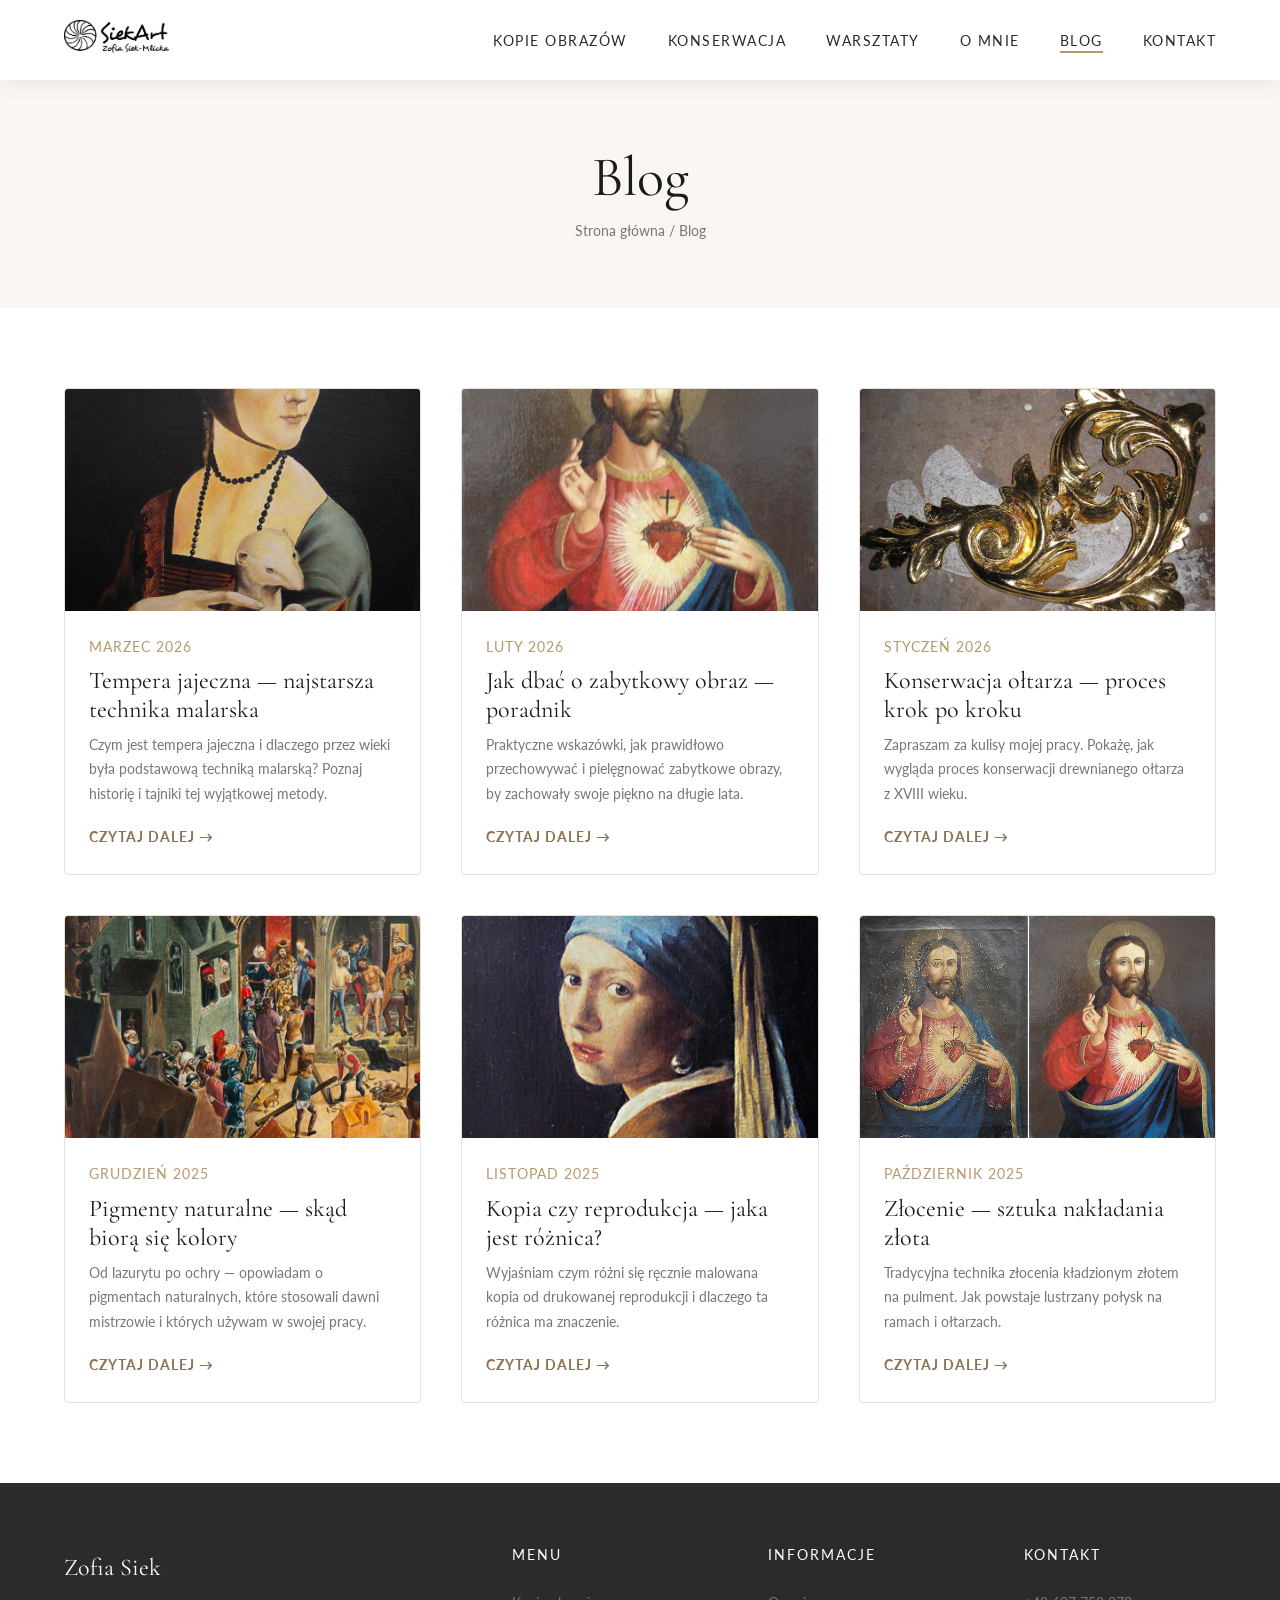
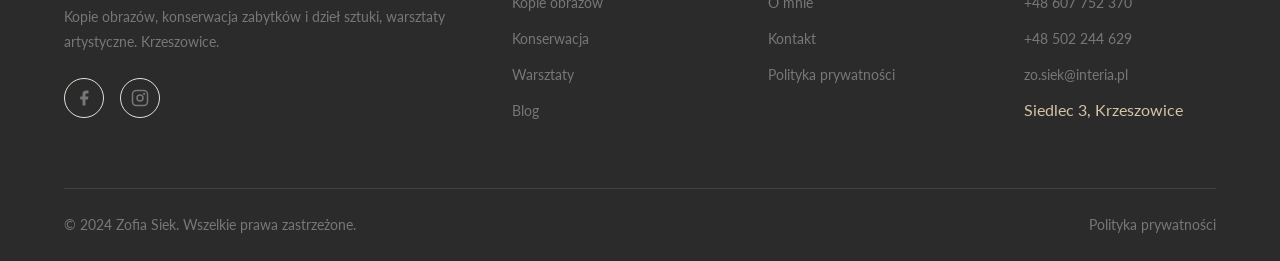
==== commit 8e0dddd9: "update" ====
--- a/blog.html
+++ b/blog.html
@@ -17,6 +17,7 @@
   <link rel="preconnect" href="https://fonts.googleapis.com">
   <link rel="preconnect" href="https://fonts.gstatic.com" crossorigin>
   <link href="https://fonts.googleapis.com/css2?family=Cormorant+Garamond:ital,wght@0,400;0,500;0,600;1,400&family=Lato:wght@300;400;700&display=swap" rel="stylesheet">
+  <link rel="icon" type="image/svg+xml" href="img/favicon.svg">
   <link rel="stylesheet" href="css/style.css">
 
   <script type="application/ld+json">
--- a/css/style.css
+++ b/css/style.css
@@ -330,6 +330,11 @@
   color: var(--color-text);
 }
 
+/* Nav footer - hidden on desktop, visible in mobile menu */
+.nav__footer {
+  display: none;
+}
+
 /* Hamburger */
 .nav__toggle {
   display: none;
@@ -400,9 +405,10 @@
 
 .hero__subtitle {
   font-family: var(--font-body);
-  font-size: var(--fs-sm);
+  font-size: var(--fs-base);
+  font-weight: 700;
   text-transform: uppercase;
-  letter-spacing: 4px;
+  letter-spacing: 5px;
   margin-bottom: var(--space-sm);
   color: var(--color-white);
   text-shadow: 0 2px 12px rgba(0, 0, 0, 0.6);
